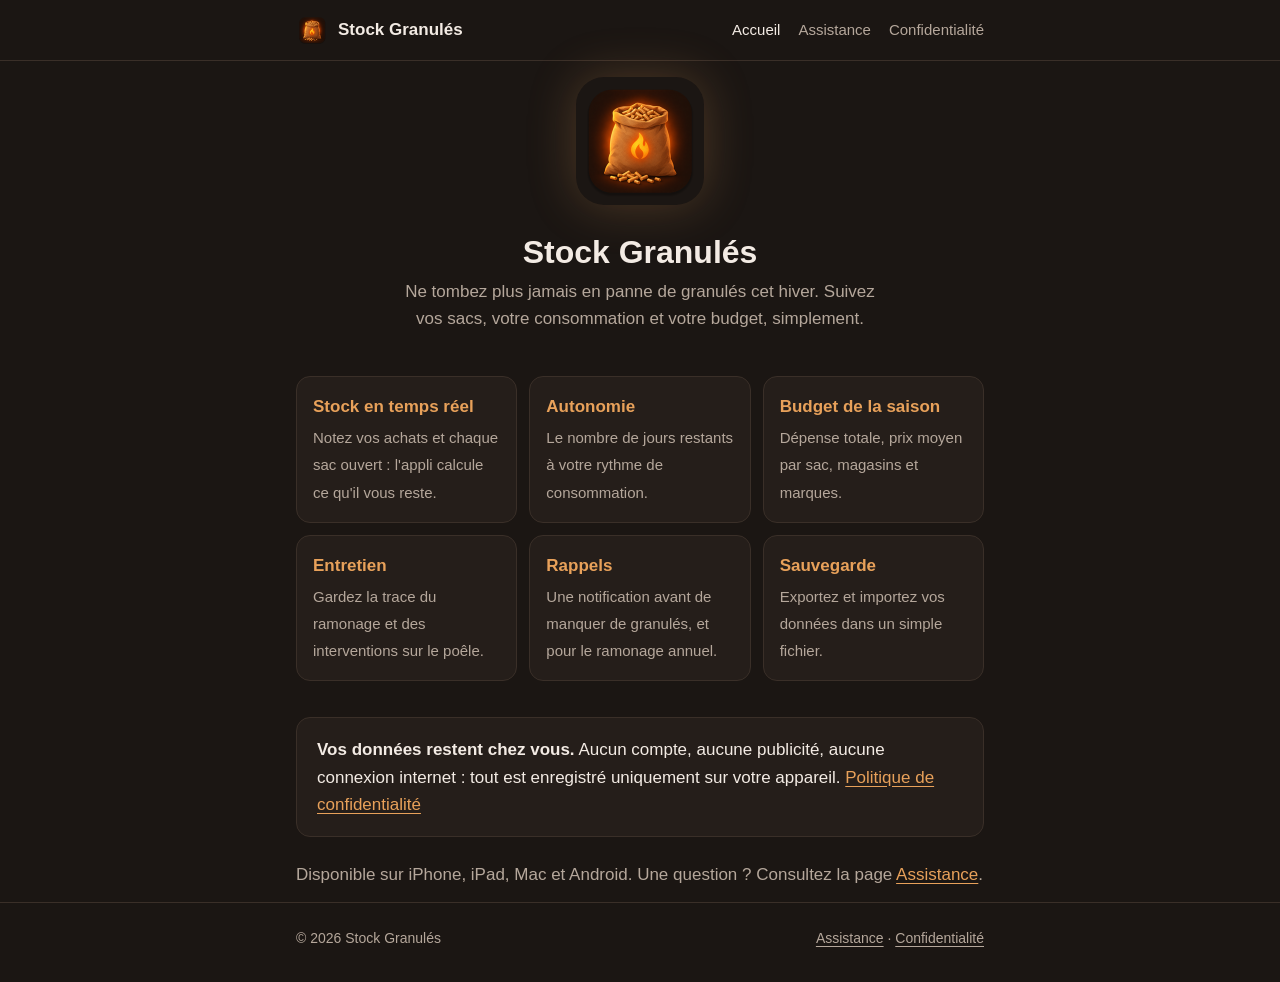
==== index.html @ 3746254f "site appli" ====
<!doctype html>
<html lang="fr">
<head>
  <meta charset="utf-8">
  <meta name="viewport" content="width=device-width, initial-scale=1">
  <title>Stock Granulés</title>
  <meta name="description" content="Suivez votre stock de granulés, votre consommation, votre budget et le ramonage de votre poêle.">
  <meta name="theme-color" content="#1b1613">
  <link rel="icon" type="image/png" href="favicon.png">
  <link rel="apple-touch-icon" href="icon.png">
  <link rel="stylesheet" href="style.css">
</head>
<body>
  <header class="site">
    <div class="wrap">
      <a class="brand" href="./"><img src="favicon.png" alt=""><span>Stock Granulés</span></a>
      <nav>
        <a href="./" aria-current="page">Accueil</a>
        <a href="assistance.html">Assistance</a>
        <a href="confidentialite.html">Confidentialité</a>
      </nav>
    </div>
  </header>

  <main class="wrap">
    <section class="hero">
      <img src="icon.png" alt="Icône de Stock Granulés">
      <h1>Stock Granulés</h1>
      <p>Ne tombez plus jamais en panne de granulés cet hiver. Suivez vos sacs, votre consommation et votre budget, simplement.</p>
    </section>

    <ul class="features">
      <li><strong>Stock en temps réel</strong><span>Notez vos achats et chaque sac ouvert : l'appli calcule ce qu'il vous reste.</span></li>
      <li><strong>Autonomie</strong><span>Le nombre de jours restants à votre rythme de consommation.</span></li>
      <li><strong>Budget de la saison</strong><span>Dépense totale, prix moyen par sac, magasins et marques.</span></li>
      <li><strong>Entretien</strong><span>Gardez la trace du ramonage et des interventions sur le poêle.</span></li>
      <li><strong>Rappels</strong><span>Une notification avant de manquer de granulés, et pour le ramonage annuel.</span></li>
      <li><strong>Sauvegarde</strong><span>Exportez et importez vos données dans un simple fichier.</span></li>
    </ul>

    <div class="card">
      <p><strong>Vos données restent chez vous.</strong> Aucun compte, aucune publicité, aucune connexion internet : tout est enregistré uniquement sur votre appareil. <a href="confidentialite.html">Politique de confidentialité</a></p>
    </div>

    <p class="muted">Disponible sur iPhone, iPad, Mac et Android. Une question ? Consultez la page <a href="assistance.html">Assistance</a>.</p>
  </main>

  <footer>
    <div class="wrap">
      <span>© 2026 Stock Granulés</span>
      <span><a href="assistance.html">Assistance</a> · <a href="confidentialite.html">Confidentialité</a></span>
    </div>
  </footer>
</body>
</html>
---- style.css ----
:root {
  --bg: #1b1613;
  --surface: #251e1a;
  --border: #3a2f28;
  --text: #f3ebe4;
  --muted: #b5a79b;
  --accent: #e8a15a;
  --accent-strong: #f0b273;
  color-scheme: dark;
}

* { box-sizing: border-box; }

html { -webkit-text-size-adjust: 100%; }

body {
  margin: 0;
  background: var(--bg);
  color: var(--text);
  font: 17px/1.6 -apple-system, BlinkMacSystemFont, "Segoe UI", Roboto, "Helvetica Neue", Arial, sans-serif;
}

a { color: var(--accent); text-underline-offset: 3px; }
a:hover { color: var(--accent-strong); }

.wrap {
  max-width: 720px;
  margin: 0 auto;
  padding: 0 16px;
}

header.site {
  border-bottom: 1px solid var(--border);
}
header.site .wrap {
  display: flex;
  align-items: center;
  justify-content: space-between;
  gap: 16px;
  padding-top: 14px;
  padding-bottom: 14px;
}
.brand {
  display: flex;
  align-items: center;
  gap: 10px;
  color: var(--text);
  font-weight: 600;
  text-decoration: none;
}
.brand img { width: 32px; height: 32px; border-radius: 8px; }
nav { display: flex; gap: 18px; font-size: 15px; }
nav a { color: var(--muted); text-decoration: none; }
nav a:hover, nav a[aria-current="page"] { color: var(--text); }

main { padding: 40px 0 56px; }

.hero { text-align: center; padding: 16px 0 8px; }
.hero img {
  width: 128px;
  height: 128px;
  border-radius: 28px;
  box-shadow: 0 0 48px rgba(232, 161, 90, .25);
}
.hero h1 { margin: 20px 0 6px; font-size: 32px; line-height: 1.2; }
.hero p { margin: 0 auto; max-width: 480px; color: var(--muted); }

h1 { font-size: 28px; line-height: 1.25; margin: 0 0 8px; }
h2 { font-size: 20px; margin: 36px 0 10px; }
h3 { font-size: 17px; margin: 24px 0 6px; }
p, ul { margin: 0 0 14px; }
ul { padding-left: 22px; }
li { margin-bottom: 6px; }
.muted { color: var(--muted); }

.features {
  display: grid;
  grid-template-columns: repeat(auto-fit, minmax(200px, 1fr));
  gap: 12px;
  margin: 36px 0;
  padding: 0;
  list-style: none;
}
.features li {
  margin: 0;
  padding: 16px;
  background: var(--surface);
  border: 1px solid var(--border);
  border-radius: 14px;
}
.features strong { display: block; color: var(--accent); margin-bottom: 4px; }
.features span { color: var(--muted); font-size: 15px; }

.card {
  margin: 24px 0;
  padding: 18px 20px;
  background: var(--surface);
  border: 1px solid var(--border);
  border-radius: 14px;
}
.card p:last-child { margin-bottom: 0; }

details {
  border-bottom: 1px solid var(--border);
  padding: 14px 0;
}
summary { cursor: pointer; font-weight: 600; }
details p { margin: 10px 0 0; color: var(--muted); }

footer {
  border-top: 1px solid var(--border);
  padding: 24px 0 32px;
  font-size: 14px;
  color: var(--muted);
}
footer .wrap { display: flex; flex-wrap: wrap; gap: 8px 20px; justify-content: space-between; }
footer a { color: var(--muted); }

@media (max-width: 480px) {
  nav { gap: 12px; font-size: 14px; }
  .brand span { display: none; }
  .hero h1 { font-size: 26px; }
}
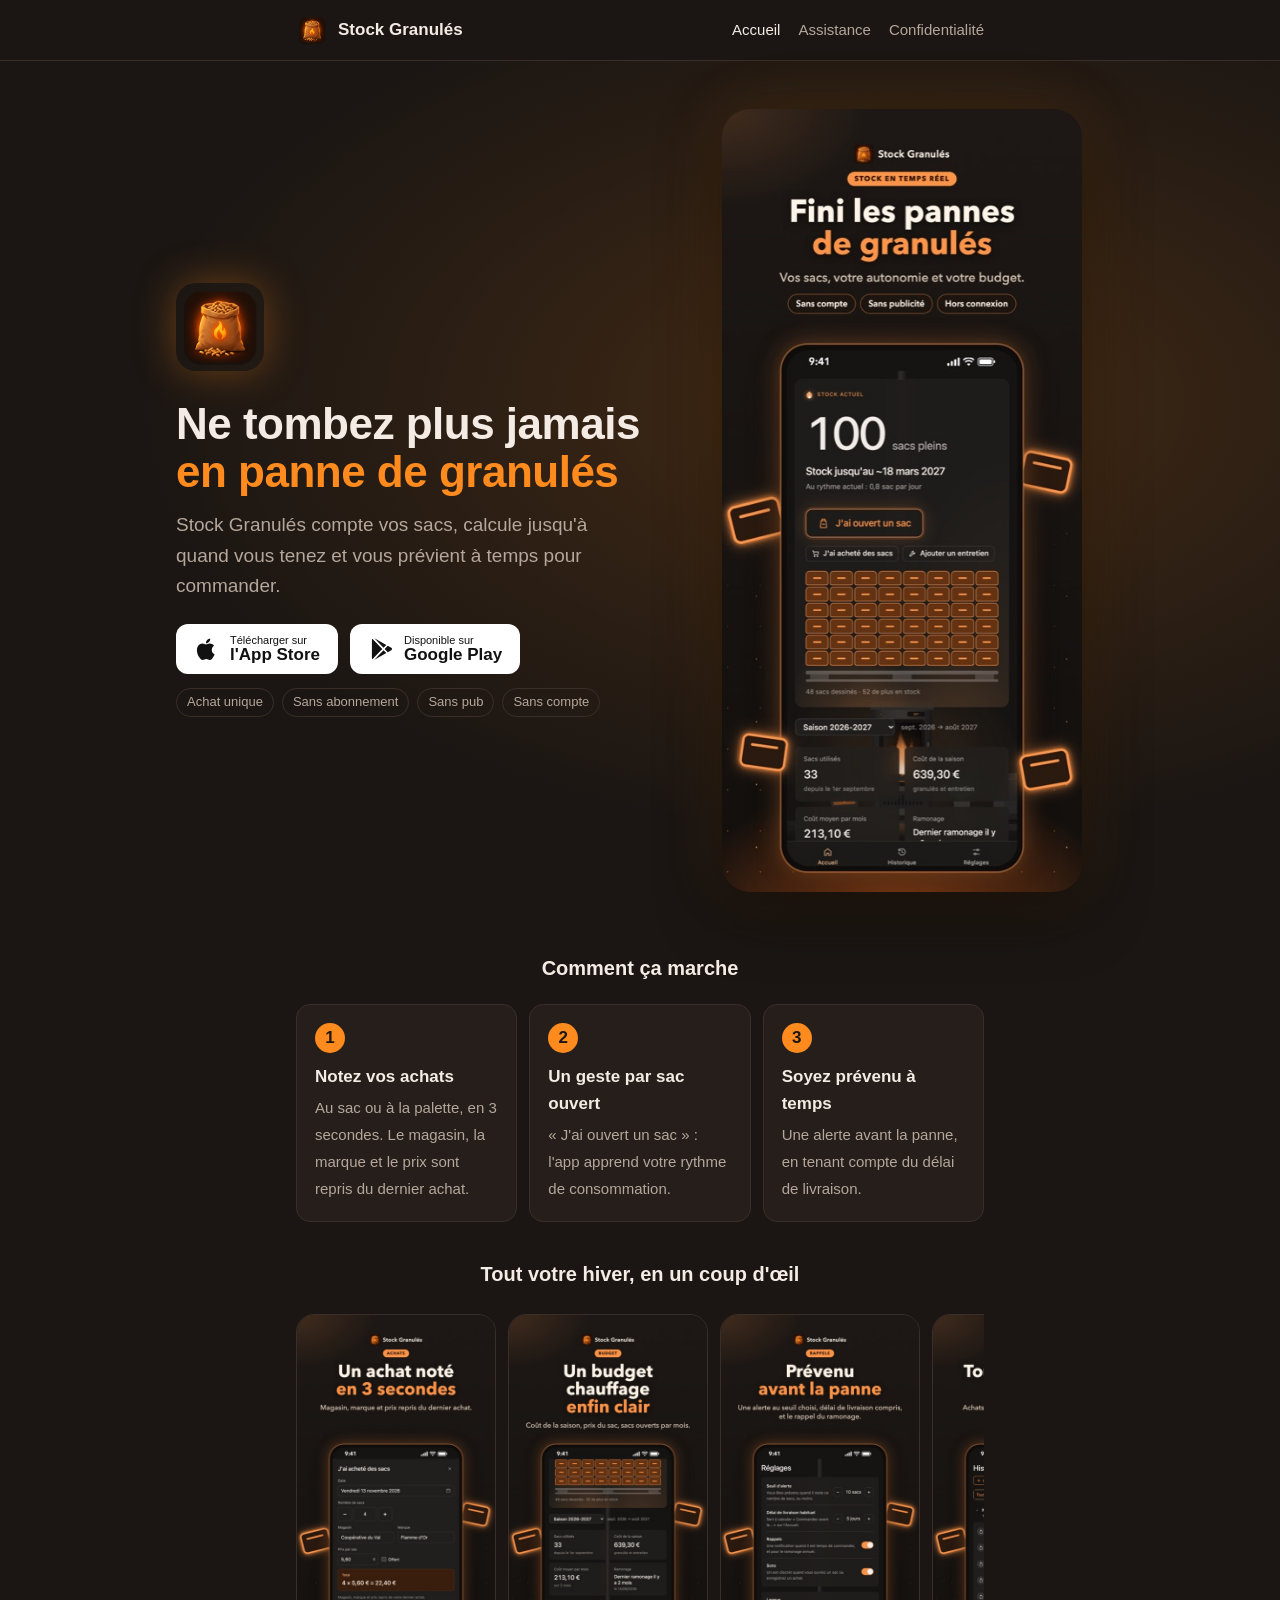
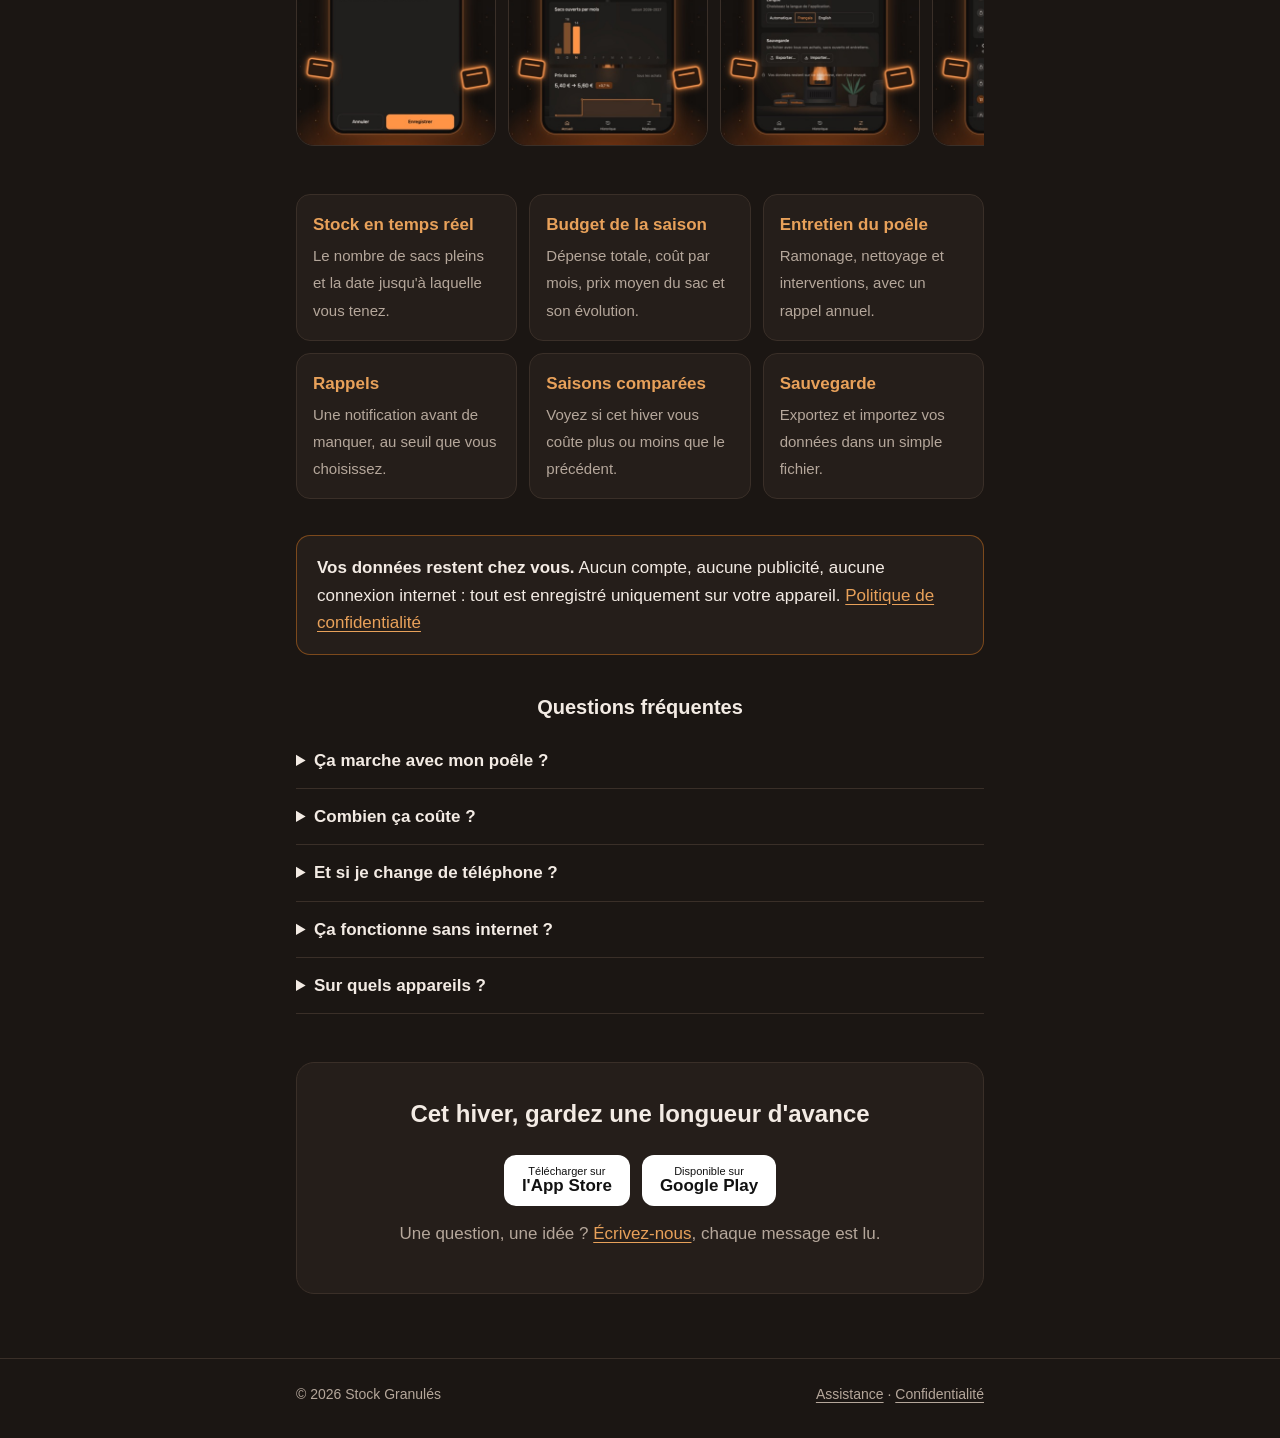
==== commit 5b0e61b5: "Nouvelle page d'accueil : boutons des stores, étapes, galerie, FAQ, aperçu de partage Co-Authored-By" ====
--- a/index.html
+++ b/index.html
@@ -3,9 +3,15 @@
 <head>
   <meta charset="utf-8">
   <meta name="viewport" content="width=device-width, initial-scale=1">
-  <title>Stock Granulés</title>
-  <meta name="description" content="Suivez votre stock de granulés, votre consommation, votre budget et le ramonage de votre poêle.">
+  <title>Stock Granulés · Ne tombez plus en panne de granulés</title>
+  <meta name="description" content="L'app qui vous prévient avant la panne de granulés : stock de sacs, autonomie, budget et ramonage de votre poêle à pellets. Sans compte, sans pub, sans abonnement.">
   <meta name="theme-color" content="#1b1613">
+  <meta property="og:type" content="website">
+  <meta property="og:title" content="Stock Granulés · L'app qui vous prévient avant la panne de granulés">
+  <meta property="og:description" content="Stock de sacs, autonomie, budget et ramonage de votre poêle à pellets. Sans compte, sans pub, sans abonnement.">
+  <meta property="og:image" content="https://remy901.github.io/stock-granules-site/img/partage.jpg">
+  <meta property="og:url" content="https://remy901.github.io/stock-granules-site/">
+  <meta name="twitter:card" content="summary_large_image">
   <link rel="icon" type="image/png" href="favicon.png">
   <link rel="apple-touch-icon" href="icon.png">
   <link rel="stylesheet" href="style.css">
@@ -22,27 +28,80 @@
     </div>
   </header>
 
-  <main class="wrap">
-    <section class="hero">
-      <img src="icon.png" alt="Icône de Stock Granulés">
-      <h1>Stock Granulés</h1>
-      <p>Ne tombez plus jamais en panne de granulés cet hiver. Suivez vos sacs, votre consommation et votre budget, simplement.</p>
+  <main>
+    <section class="hero2">
+      <div class="wrap hero2-grid">
+        <div class="hero2-text">
+          <img class="hero2-icon" src="icon.png" alt="Icône de Stock Granulés" width="88" height="88">
+          <h1>Ne tombez plus jamais <em>en panne de granulés</em></h1>
+          <p class="lead">Stock Granulés compte vos sacs, calcule jusqu'à quand vous tenez et vous prévient à temps pour commander.</p>
+          <div class="stores">
+            <a class="store" href="https://apps.apple.com/fr/app/stock-granul%C3%A9s-po%C3%AAle-pellets/id6826933562">
+              <svg viewBox="0 0 24 24" aria-hidden="true"><path fill="currentColor" d="M16.4 12.6c0-2.4 2-3.6 2.1-3.7-1.2-1.7-3-1.9-3.6-2-1.5-.2-3 .9-3.8.9-.8 0-2-.9-3.3-.9-1.7 0-3.3 1-4.2 2.5-1.8 3.1-.5 7.7 1.3 10.2.8 1.2 1.8 2.6 3.1 2.5 1.3 0 1.7-.8 3.3-.8 1.5 0 1.9.8 3.3.8 1.4 0 2.2-1.2 3-2.5 1-1.4 1.4-2.8 1.4-2.8s-2.6-1-2.6-4.2zM14 5.3c.7-.8 1.1-1.9 1-3-1 0-2.2.7-2.9 1.5-.6.7-1.2 1.8-1 2.9 1.1.1 2.2-.6 2.9-1.4z"/></svg>
+              <span><small>Télécharger sur</small>l'App Store</span>
+            </a>
+            <a class="store" href="https://play.google.com/store/apps/details?id=com.stockgranules.app">
+              <svg viewBox="0 0 24 24" aria-hidden="true"><path fill="currentColor" d="M4 2.6c-.3.3-.4.7-.4 1.2v16.4c0 .5.1.9.4 1.2l9.2-9.4L4 2.6zm10.3 10.5 2.6 2.6-11 6.3 8.4-8.9zm0-2.2L5.9 2l11 6.3-2.6 2.6zm3.9 4.1L15.4 12l2.8-3 3.3 1.9c.9.5.9 1.8 0 2.3l-3.3 1.8z"/></svg>
+              <span><small>Disponible sur</small>Google Play</span>
+            </a>
+          </div>
+          <p class="badges"><span>Achat unique</span><span>Sans abonnement</span><span>Sans pub</span><span>Sans compte</span></p>
+        </div>
+        <img class="hero2-phone" src="img/capture-02.jpg" alt="Écran d'accueil : 100 sacs pleins, stock jusqu'au 18 mars" width="414" height="900">
+      </div>
     </section>
 
-    <ul class="features">
-      <li><strong>Stock en temps réel</strong><span>Notez vos achats et chaque sac ouvert : l'appli calcule ce qu'il vous reste.</span></li>
-      <li><strong>Autonomie</strong><span>Le nombre de jours restants à votre rythme de consommation.</span></li>
-      <li><strong>Budget de la saison</strong><span>Dépense totale, prix moyen par sac, magasins et marques.</span></li>
-      <li><strong>Entretien</strong><span>Gardez la trace du ramonage et des interventions sur le poêle.</span></li>
-      <li><strong>Rappels</strong><span>Une notification avant de manquer de granulés, et pour le ramonage annuel.</span></li>
-      <li><strong>Sauvegarde</strong><span>Exportez et importez vos données dans un simple fichier.</span></li>
-    </ul>
+    <div class="wrap">
+      <section>
+        <h2 class="center">Comment ça marche</h2>
+        <ol class="steps">
+          <li><b>1</b><strong>Notez vos achats</strong><span>Au sac ou à la palette, en 3 secondes. Le magasin, la marque et le prix sont repris du dernier achat.</span></li>
+          <li><b>2</b><strong>Un geste par sac ouvert</strong><span>« J'ai ouvert un sac » : l'app apprend votre rythme de consommation.</span></li>
+          <li><b>3</b><strong>Soyez prévenu à temps</strong><span>Une alerte avant la panne, en tenant compte du délai de livraison.</span></li>
+        </ol>
+      </section>
 
-    <div class="card">
-      <p><strong>Vos données restent chez vous.</strong> Aucun compte, aucune publicité, aucune connexion internet : tout est enregistré uniquement sur votre appareil. <a href="confidentialite.html">Politique de confidentialité</a></p>
+      <section>
+        <h2 class="center">Tout votre hiver, en un coup d'œil</h2>
+        <div class="gallery">
+          <img src="img/capture-03.jpg" alt="Saisie d'un achat en 3 secondes" loading="lazy" width="414" height="900">
+          <img src="img/capture-04.jpg" alt="Budget chauffage de la saison" loading="lazy" width="414" height="900">
+          <img src="img/capture-05.jpg" alt="Alerte avant la panne et rappel du ramonage" loading="lazy" width="414" height="900">
+          <img src="img/capture-06.jpg" alt="Historique des achats, sacs ouverts et entretiens" loading="lazy" width="414" height="900">
+        </div>
+      </section>
+
+      <ul class="features">
+        <li><strong>Stock en temps réel</strong><span>Le nombre de sacs pleins et la date jusqu'à laquelle vous tenez.</span></li>
+        <li><strong>Budget de la saison</strong><span>Dépense totale, coût par mois, prix moyen du sac et son évolution.</span></li>
+        <li><strong>Entretien du poêle</strong><span>Ramonage, nettoyage et interventions, avec un rappel annuel.</span></li>
+        <li><strong>Rappels</strong><span>Une notification avant de manquer, au seuil que vous choisissez.</span></li>
+        <li><strong>Saisons comparées</strong><span>Voyez si cet hiver vous coûte plus ou moins que le précédent.</span></li>
+        <li><strong>Sauvegarde</strong><span>Exportez et importez vos données dans un simple fichier.</span></li>
+      </ul>
+
+      <div class="card privacy">
+        <p><strong>Vos données restent chez vous.</strong> Aucun compte, aucune publicité, aucune connexion internet : tout est enregistré uniquement sur votre appareil. <a href="confidentialite.html">Politique de confidentialité</a></p>
+      </div>
+
+      <section>
+        <h2 class="center">Questions fréquentes</h2>
+        <details><summary>Ça marche avec mon poêle ?</summary><p>Oui, avec tous les poêles et chaudières à granulés (pellets), quelle que soit la marque : l'app compte vos sacs, elle ne se connecte pas au poêle.</p></details>
+        <details><summary>Combien ça coûte ?</summary><p>Un achat unique, sans abonnement ni publicité. Le prix est indiqué sur l'App Store et Google Play.</p></details>
+        <details><summary>Et si je change de téléphone ?</summary><p>Exportez vos données dans un fichier depuis les réglages, puis importez-le sur le nouvel appareil.</p></details>
+        <details><summary>Ça fonctionne sans internet ?</summary><p>Oui, entièrement. Rien n'est envoyé sur internet.</p></details>
+        <details><summary>Sur quels appareils ?</summary><p>iPhone, iPad, Mac et Android.</p></details>
+      </section>
+
+      <section class="cta">
+        <h2>Cet hiver, gardez une longueur d'avance</h2>
+        <div class="stores center-row">
+          <a class="store" href="https://apps.apple.com/fr/app/stock-granul%C3%A9s-po%C3%AAle-pellets/id6826933562"><span><small>Télécharger sur</small>l'App Store</span></a>
+          <a class="store" href="https://play.google.com/store/apps/details?id=com.stockgranules.app"><span><small>Disponible sur</small>Google Play</span></a>
+        </div>
+        <p class="muted">Une question, une idée ? <a href="assistance.html">Écrivez-nous</a>, chaque message est lu.</p>
+      </section>
     </div>
-
-    <p class="muted">Disponible sur iPhone, iPad, Mac et Android. Une question ? Consultez la page <a href="assistance.html">Assistance</a>.</p>
   </main>
 
   <footer>
--- a/style.css
+++ b/style.css
@@ -121,3 +121,55 @@
   .brand span { display: none; }
   .hero h1 { font-size: 26px; }
 }
+
+/* ---- Page d'accueil ---- */
+:root { --cta: #ff8a1e; }
+.center { text-align: center; }
+main:has(.hero2) { padding-top: 0; }
+.hero2 {
+  background: radial-gradient(ellipse at 70% 40%, rgba(255, 138, 30, .18), transparent 60%);
+  padding: 48px 0 24px;
+}
+.hero2-grid { max-width: 960px; display: grid; grid-template-columns: 1.1fr .9fr; gap: 32px; align-items: center; }
+.hero2-icon { border-radius: 20px; box-shadow: 0 0 40px rgba(255, 138, 30, .35); }
+.hero2 h1 { font-size: 44px; line-height: 1.1; margin: 20px 0 14px; letter-spacing: -.5px; }
+.hero2 h1 em { font-style: normal; color: var(--cta); }
+.lead { font-size: 19px; color: var(--muted); max-width: 460px; }
+.hero2-phone { width: 100%; max-width: 360px; height: auto; justify-self: center; border-radius: 28px; box-shadow: 0 20px 60px rgba(0, 0, 0, .5), 0 0 60px rgba(255, 138, 30, .15); }
+
+.stores { display: flex; flex-wrap: wrap; gap: 12px; margin: 22px 0 14px; }
+.center-row { justify-content: center; }
+.store {
+  display: inline-flex; align-items: center; gap: 10px;
+  padding: 10px 18px; border-radius: 12px;
+  background: #fff; color: #111; text-decoration: none; font-weight: 700; font-size: 17px; line-height: 1.1;
+}
+.store:hover { color: #111; background: #ffe7cf; }
+.store svg { width: 26px; height: 26px; }
+.store small { display: block; font-size: 11px; font-weight: 500; }
+.badges { display: flex; flex-wrap: wrap; gap: 8px; margin: 0; }
+.badges span { font-size: 13px; padding: 3px 10px; border: 1px solid var(--border); border-radius: 99px; color: var(--muted); }
+
+.steps { list-style: none; padding: 0; margin: 20px 0 0; display: grid; grid-template-columns: repeat(3, 1fr); gap: 12px; }
+.steps li { margin: 0; padding: 18px; background: var(--surface); border: 1px solid var(--border); border-radius: 14px; }
+.steps b { display: inline-grid; place-items: center; width: 30px; height: 30px; border-radius: 50%; background: var(--cta); color: #1b1613; margin-bottom: 10px; }
+.steps strong { display: block; margin-bottom: 4px; }
+.steps span { color: var(--muted); font-size: 15px; }
+
+.gallery { display: flex; gap: 12px; overflow-x: auto; scroll-snap-type: x mandatory; padding: 8px 0 12px; margin-top: 16px; }
+.gallery img { flex: 0 0 auto; width: 200px; height: auto; border-radius: 18px; scroll-snap-align: start; border: 1px solid var(--border); }
+
+.privacy { border-color: rgba(255, 138, 30, .4); }
+.cta { text-align: center; margin: 48px 0 8px; padding: 32px 16px; background: var(--surface); border: 1px solid var(--border); border-radius: 18px; }
+.cta h2 { margin-top: 0; font-size: 24px; }
+
+@media (max-width: 760px) {
+  .hero2 { padding-top: 28px; }
+  .hero2-grid { grid-template-columns: 1fr; text-align: center; }
+  .hero2 h1 { font-size: 32px; }
+  .lead { margin-left: auto; margin-right: auto; }
+  .stores, .badges { justify-content: center; }
+  .hero2-phone { max-width: 280px; }
+  .steps { grid-template-columns: 1fr; }
+  .gallery img { width: 170px; }
+}
